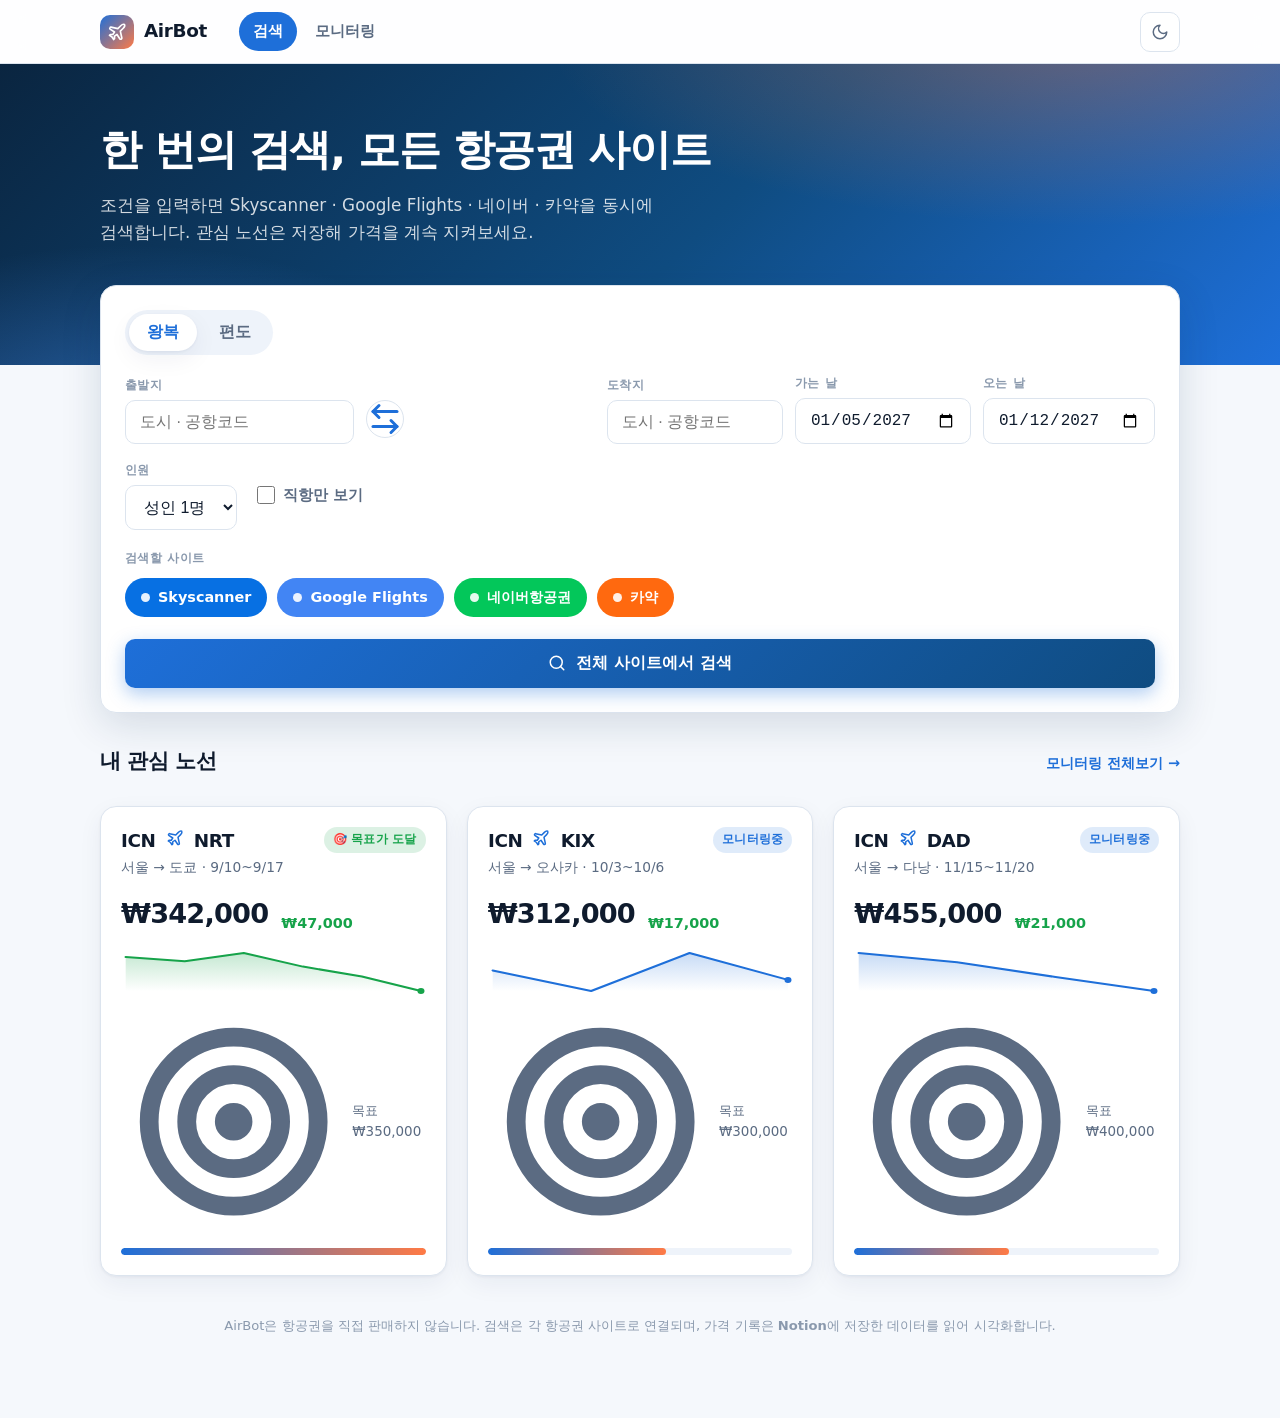
==== index.html @ 3445da80 "feat: AirBot 항공권 검색 & 모니터링 웹앱 초기 구현 - 멀티 사이트 딥링크 검색 (Skyscanner/Google/네이버/카약) - 공항 자동완성, 왕복/편도, 직항 " ====
<!DOCTYPE html>
<html lang="ko">
<head>
  <meta charset="UTF-8">
  <meta name="viewport" content="width=device-width, initial-scale=1.0">
  <title>AirBot — 항공권 검색 & 모니터링</title>
  <meta name="description" content="관심 노선을 등록하고 여러 항공권 사이트를 한 번에 검색하며 가격 추이를 지켜보는 개인용 항공권 대시보드">
  <link rel="icon" href="data:image/svg+xml,<svg xmlns='http://www.w3.org/2000/svg' viewBox='0 0 100 100'><text y='.9em' font-size='90'>✈️</text></svg>">
  <link rel="stylesheet" href="css/style.css">
</head>
<body>
  <section class="hero">
    <div class="container">
      <h1>한 번의 검색, 모든 항공권 사이트</h1>
      <p>조건을 입력하면 Skyscanner · Google Flights · 네이버 · 카약을 동시에 검색합니다. 관심 노선은 저장해 가격을 계속 지켜보세요.</p>
    </div>
  </section>

  <main>
    <div class="container">
      <!-- 검색 패널 -->
      <div class="card search-panel fade-in">
        <div class="trip-toggle" id="tripToggle">
          <button data-trip="round" class="active">왕복</button>
          <button data-trip="oneway">편도</button>
        </div>

        <div class="search-grid">
          <div class="field">
            <label>출발지</label>
            <input type="text" id="origin" placeholder="도시 · 공항코드" autocomplete="off">
          </div>
          <button class="swap-btn" id="swapBtn" title="출발/도착 교체" aria-label="교체"></button>
          <div class="field">
            <label>도착지</label>
            <input type="text" id="destination" placeholder="도시 · 공항코드" autocomplete="off">
          </div>
          <div class="field">
            <label>가는 날</label>
            <input type="date" id="departDate">
          </div>
          <div class="field" id="returnField">
            <label>오는 날</label>
            <input type="date" id="returnDate">
          </div>
        </div>

        <div class="search-options">
          <div class="field" style="max-width:120px">
            <label>인원</label>
            <select id="passengers">
              <option value="1">성인 1명</option>
              <option value="2">성인 2명</option>
              <option value="3">성인 3명</option>
              <option value="4">성인 4명</option>
            </select>
          </div>
          <label class="checkbox"><input type="checkbox" id="direct"> 직항만 보기</label>
        </div>

        <div class="provider-select">
          <div class="lbl">검색할 사이트</div>
          <div class="provider-chips" id="providerChips"></div>
        </div>

        <div class="actions-row">
          <button class="btn btn-primary" id="searchBtn"></button>
        </div>
      </div>

      <!-- 관심 노선 미리보기 -->
      <section class="section" id="watchPreview" style="display:none">
        <div class="section-head">
          <h2>내 관심 노선</h2>
          <a class="section-head sub" href="watchlist.html" style="color:var(--blue-500);font-weight:700">모니터링 전체보기 →</a>
        </div>
        <div class="route-grid" id="previewGrid"></div>
      </section>

      <p class="data-note">
        AirBot은 항공권을 직접 판매하지 않습니다. 검색은 각 항공권 사이트로 연결되며,
        가격 기록은 <strong>Notion</strong>에 저장한 데이터를 읽어 시각화합니다.
      </p>
    </div>
  </main>

  <script src="js/deeplink.js"></script>
  <script src="js/data.js"></script>
  <script src="js/chart.js"></script>
  <script src="js/app.js"></script>
  <script>
  (async function () {
    injectHeader("search");
    document.getElementById("swapBtn").innerHTML = ICONS.swap;
    document.getElementById("searchBtn").innerHTML = ICONS.search + " 전체 사이트에서 검색";
    await loadAirports();

    const $ = (id) => document.getElementById(id);
    const originI = $("origin"), destI = $("destination");
    attachAutocomplete(originI);
    attachAutocomplete(destI);

    // 기본 날짜: 30일 뒤 / 37일 뒤
    const today = new Date();
    const iso = (d) => d.toISOString().slice(0, 10);
    const plus = (n) => { const d = new Date(today); d.setDate(d.getDate() + n); return d; };
    $("departDate").value = iso(plus(30));
    $("returnDate").value = iso(plus(37));
    $("departDate").min = iso(today);
    $("returnDate").min = iso(today);

    // 왕복/편도
    let tripType = "round";
    $("tripToggle").addEventListener("click", (e) => {
      const btn = e.target.closest("button"); if (!btn) return;
      tripType = btn.dataset.trip;
      $("tripToggle").querySelectorAll("button").forEach((b) => b.classList.toggle("active", b === btn));
      $("returnField").style.display = tripType === "oneway" ? "none" : "";
    });

    // 출발/도착 교체
    $("swapBtn").addEventListener("click", () => {
      [originI.value, destI.value] = [destI.value, originI.value];
      [originI.dataset.code, destI.dataset.code] = [destI.dataset.code || "", originI.dataset.code || ""];
    });

    // 사이트 선택 칩
    const selected = new Set(DeepLink.PROVIDERS.map((p) => p.id));
    const chipsWrap = $("providerChips");
    DeepLink.PROVIDERS.forEach((p) => {
      const chip = document.createElement("button");
      chip.className = "chip on";
      chip.style.background = p.color; chip.style.color = p.color;
      chip.innerHTML = `<span class="dot"></span>${p.label}`;
      const sync = () => {
        const on = selected.has(p.id);
        chip.classList.toggle("on", on);
        chip.style.background = on ? p.color : "var(--surface)";
        chip.style.color = on ? "#fff" : "var(--text-2)";
      };
      chip.addEventListener("click", () => { selected.has(p.id) ? selected.delete(p.id) : selected.add(p.id); sync(); });
      chipsWrap.append(chip); sync();
    });

    // 검색 실행
    $("searchBtn").addEventListener("click", () => {
      const o = originI.dataset.code || originI.value.trim().toUpperCase();
      const d = destI.dataset.code || destI.value.trim().toUpperCase();
      if (!o || !d) return toast("출발지와 도착지를 입력해주세요");
      if (o === d) return toast("출발지와 도착지가 같습니다");
      if (!selected.size) return toast("검색할 사이트를 하나 이상 선택하세요");

      const q = {
        origin: o, destination: d,
        departDate: $("departDate").value,
        returnDate: tripType === "round" ? $("returnDate").value : undefined,
        tripType, passengers: Number($("passengers").value), direct: $("direct").checked,
      };
      if (!q.departDate) return toast("가는 날을 선택하세요");

      const providers = DeepLink.PROVIDERS.filter((p) => selected.has(p.id));
      providers.forEach((p, i) => setTimeout(() => window.open(p.build(q), "_blank", "noopener"), i * 120));
      toast(`✈️ ${providers.length}개 사이트에서 검색을 열었어요`);
    });

    // 관심 노선 미리보기 (상위 3개)
    const data = await FlightData.loadData();
    const active = (data.routes || []).filter((r) => r.active !== false).slice(0, 3);
    if (active.length) {
      $("watchPreview").style.display = "";
      const grid = $("previewGrid");
      active.forEach((r) => grid.append(renderRouteCard(r)));
    }

    function renderRouteCard(route) {
      const s = FlightData.routeStats(route);
      const card = document.createElement("div");
      card.className = "card route-card fade-in";
      const deltaCls = s.deltaFromPrev < 0 ? "delta-down" : s.deltaFromPrev > 0 ? "delta-up" : "";
      const deltaIco = s.deltaFromPrev < 0 ? ICONS.down : s.deltaFromPrev > 0 ? ICONS.up : "";
      const badge = s.hitTarget ? '<span class="badge badge-hit">🎯 목표가 도달</span>'
                                : '<span class="badge badge-active">모니터링중</span>';
      card.innerHTML = `
        <div class="rc-top">
          <div>
            <div class="route-path"><span>${route.origin}</span>
              <span class="plane">${ICONS.plane}</span><span>${route.destination}</span></div>
            <div class="route-sub">${route.name} · ${FlightData.shortDate(route.departDate)}${route.returnDate ? "~" + FlightData.shortDate(route.returnDate) : ""}</div>
          </div>${badge}
        </div>
        <div class="price-row">
          <span class="price-now">${FlightData.won(s.current)}</span>
          ${s.deltaFromPrev ? `<span class="price-delta ${deltaCls}">${deltaIco}${FlightData.won(Math.abs(s.deltaFromPrev))}</span>` : ""}
        </div>
        <div class="sparkholder"></div>
        <div class="target-line">${ICONS.target} 목표 ${FlightData.won(route.targetPrice)}</div>
        <div class="progress"><span style="width:${s.progress}%"></span></div>`;
      card.querySelector(".sparkholder").append(
        Chart.sparkline(s.prices.map((p) => p.price), { color: s.hitTarget ? "var(--down)" : "var(--blue-500)" }));
      card.style.cursor = "pointer";
      card.addEventListener("click", () => location.href = `detail.html?id=${encodeURIComponent(route.id)}`);
      return card;
    }
  })();
  </script>
</body>
</html>
---- css/style.css ----
/* ===================================================================
   AirBot — 항공권 검색 & 모니터링 디자인 시스템
   순수 CSS. 라이트/다크 모드, 반응형, 마이크로 인터랙션.
   =================================================================== */

:root {
  /* Brand */
  --blue-900: #0a2540;
  --blue-700: #0f4c81;
  --blue-500: #1e6fd9;
  --blue-400: #4d94ff;
  --accent:   #ff7a45;   /* 선셋 오렌지 */
  --accent-600: #f2622a;

  /* Semantic */
  --up:   #e5484d;       /* 가격 상승 = 빨강 */
  --down: #16a34a;       /* 가격 하락 = 초록 */
  --warn: #f59e0b;

  /* Light theme surfaces */
  --bg:        #f5f8fc;
  --surface:   #ffffff;
  --surface-2: #eef3fa;
  --border:    #dce4ee;
  --text:      #0f1b2d;
  --text-2:    #5b6b82;
  --text-3:    #8a99ad;
  --shadow:    0 1px 3px rgba(16,40,80,.06), 0 8px 24px rgba(16,40,80,.06);
  --shadow-lg: 0 12px 40px rgba(16,40,80,.14);

  --radius:    16px;
  --radius-sm: 10px;
  --gap:       20px;
  --header-h:  64px;
  --maxw:      1120px;
  --ease:      cubic-bezier(.16,.84,.44,1);
}

:root[data-theme="dark"] {
  --bg:        #0a1220;
  --surface:   #111c30;
  --surface-2: #16233c;
  --border:    #24344f;
  --text:      #eaf1fb;
  --text-2:    #9fb0c9;
  --text-3:    #6b7c96;
  --shadow:    0 1px 3px rgba(0,0,0,.4), 0 8px 24px rgba(0,0,0,.35);
  --shadow-lg: 0 12px 40px rgba(0,0,0,.5);
  --blue-500:  #4d94ff;
}

* { box-sizing: border-box; margin: 0; padding: 0; }

html { scroll-behavior: smooth; }

body {
  font-family: "Pretendard", -apple-system, BlinkMacSystemFont, "Segoe UI",
               "Apple SD Gothic Neo", "Malgun Gothic", system-ui, sans-serif;
  background: var(--bg);
  color: var(--text);
  line-height: 1.55;
  -webkit-font-smoothing: antialiased;
  transition: background .3s var(--ease), color .3s var(--ease);
}

a { color: inherit; text-decoration: none; }
button { font-family: inherit; cursor: pointer; }
input, select, button { font-size: 1rem; }

.container { max-width: var(--maxw); margin: 0 auto; padding: 0 20px; }

/* ---------- Header / Nav ---------- */
.site-header {
  position: sticky; top: 0; z-index: 50;
  height: var(--header-h);
  background: color-mix(in srgb, var(--surface) 85%, transparent);
  backdrop-filter: saturate(180%) blur(12px);
  border-bottom: 1px solid var(--border);
}
.site-header .container {
  height: 100%; display: flex; align-items: center; gap: 24px;
}
.brand { display: flex; align-items: center; gap: 10px; font-weight: 800; font-size: 1.15rem; letter-spacing: -.02em; }
.brand .logo {
  width: 34px; height: 34px; display: grid; place-items: center;
  background: linear-gradient(135deg, var(--blue-500), var(--accent));
  border-radius: 10px; color: #fff;
}
.brand .logo svg { width: 20px; height: 20px; }
.nav { display: flex; gap: 4px; margin-left: 8px; }
.nav a {
  padding: 8px 14px; border-radius: 999px; color: var(--text-2);
  font-weight: 600; font-size: .94rem; transition: all .2s var(--ease);
}
.nav a:hover { background: var(--surface-2); color: var(--text); }
.nav a.active { background: var(--blue-500); color: #fff; }
.header-spacer { flex: 1; }
.icon-btn {
  width: 40px; height: 40px; border-radius: 10px; border: 1px solid var(--border);
  background: var(--surface); color: var(--text-2); display: grid; place-items: center;
  transition: all .2s var(--ease);
}
.icon-btn:hover { color: var(--text); border-color: var(--blue-400); transform: translateY(-1px); }
.icon-btn svg { width: 18px; height: 18px; }

/* ---------- Hero ---------- */
.hero {
  position: relative; overflow: hidden;
  background: linear-gradient(135deg, var(--blue-900), var(--blue-700) 55%, var(--blue-500));
  color: #fff; padding: 54px 0 120px;
}
.hero::after {
  content: ""; position: absolute; inset: 0;
  background:
    radial-gradient(900px 320px at 85% -10%, rgba(255,122,69,.35), transparent 60%),
    radial-gradient(600px 300px at 10% 120%, rgba(77,148,255,.4), transparent 60%);
  pointer-events: none;
}
.hero .container { position: relative; z-index: 1; }
.hero h1 { font-size: clamp(1.8rem, 4vw, 2.6rem); font-weight: 800; letter-spacing: -.03em; }
.hero p { color: rgba(255,255,255,.82); margin-top: 10px; font-size: 1.05rem; max-width: 560px; }

/* ---------- Cards & sections ---------- */
main { padding-bottom: 80px; }
.section { margin-top: 32px; }
.section-head { display: flex; align-items: baseline; justify-content: space-between; margin-bottom: 16px; gap: 12px; }
.section-head h2 { font-size: 1.3rem; font-weight: 800; letter-spacing: -.02em; }
.section-head .sub { color: var(--text-2); font-size: .9rem; }

.card {
  background: var(--surface); border: 1px solid var(--border);
  border-radius: var(--radius); box-shadow: var(--shadow);
}

/* ---------- Search panel ---------- */
.search-panel {
  margin-top: -80px; position: relative; z-index: 2;
  padding: 24px; box-shadow: var(--shadow-lg);
}
.trip-toggle { display: inline-flex; background: var(--surface-2); border-radius: 999px; padding: 4px; gap: 4px; margin-bottom: 18px; }
.trip-toggle button {
  border: 0; background: transparent; color: var(--text-2); font-weight: 700;
  padding: 8px 18px; border-radius: 999px; transition: all .2s var(--ease);
}
.trip-toggle button.active { background: var(--surface); color: var(--blue-500); box-shadow: var(--shadow); }

.search-grid { display: grid; grid-template-columns: 1.3fr 1.3fr 1fr 1fr .8fr; gap: 12px; align-items: end; }
.field { display: flex; flex-direction: column; gap: 6px; position: relative; }
.field label { font-size: .78rem; font-weight: 700; color: var(--text-3); text-transform: uppercase; letter-spacing: .04em; }
.field input, .field select {
  width: 100%; padding: 12px 14px; border-radius: var(--radius-sm);
  border: 1.5px solid var(--border); background: var(--surface); color: var(--text);
  transition: border-color .2s var(--ease), box-shadow .2s var(--ease);
}
.field input:focus, .field select:focus {
  outline: none; border-color: var(--blue-500);
  box-shadow: 0 0 0 4px color-mix(in srgb, var(--blue-500) 18%, transparent);
}
.swap-btn {
  align-self: end; margin-bottom: 6px; width: 38px; height: 38px; flex: none;
  border-radius: 50%; border: 1.5px solid var(--border); background: var(--surface);
  color: var(--blue-500); display: grid; place-items: center; transition: all .3s var(--ease);
}
.swap-btn:hover { transform: rotate(180deg); border-color: var(--blue-500); }

/* Autocomplete dropdown */
.ac-list {
  position: absolute; top: calc(100% + 6px); left: 0; right: 0; z-index: 20;
  background: var(--surface); border: 1px solid var(--border); border-radius: var(--radius-sm);
  box-shadow: var(--shadow-lg); max-height: 260px; overflow-y: auto; display: none;
}
.ac-list.open { display: block; }
.ac-item { padding: 10px 14px; cursor: pointer; display: flex; align-items: center; gap: 10px; }
.ac-item:hover, .ac-item.active { background: var(--surface-2); }
.ac-item .code { font-weight: 800; color: var(--blue-500); width: 42px; }
.ac-item .meta { display: flex; flex-direction: column; }
.ac-item .city { font-weight: 600; font-size: .92rem; }
.ac-item .apt { font-size: .78rem; color: var(--text-3); }

.search-options { display: flex; align-items: center; gap: 20px; margin-top: 16px; flex-wrap: wrap; }
.checkbox { display: inline-flex; align-items: center; gap: 8px; color: var(--text-2); font-weight: 600; font-size: .92rem; cursor: pointer; }
.checkbox input { width: 18px; height: 18px; accent-color: var(--blue-500); }

/* Provider chips */
.provider-select { margin-top: 18px; }
.provider-select .lbl { font-size: .78rem; font-weight: 700; color: var(--text-3); text-transform: uppercase; letter-spacing: .04em; margin-bottom: 10px; }
.provider-chips { display: flex; flex-wrap: wrap; gap: 10px; }
.chip {
  display: inline-flex; align-items: center; gap: 8px; padding: 9px 15px;
  border-radius: 999px; border: 1.5px solid var(--border); background: var(--surface);
  color: var(--text-2); font-weight: 700; font-size: .9rem; transition: all .2s var(--ease); user-select: none;
}
.chip .dot { width: 9px; height: 9px; border-radius: 50%; background: currentColor; opacity: .35; }
.chip.on { border-color: transparent; color: #fff; }
.chip.on .dot { opacity: 1; background: rgba(255,255,255,.9); }

.actions-row { display: flex; gap: 12px; margin-top: 22px; }
.btn {
  border: 0; border-radius: var(--radius-sm); padding: 14px 22px; font-weight: 800;
  display: inline-flex; align-items: center; gap: 10px; transition: all .2s var(--ease);
}
.btn svg { width: 18px; height: 18px; }
.btn-primary { background: linear-gradient(135deg, var(--blue-500), var(--blue-700)); color: #fff; flex: 1; justify-content: center; box-shadow: 0 6px 18px color-mix(in srgb, var(--blue-500) 35%, transparent); }
.btn-primary:hover { transform: translateY(-2px); box-shadow: 0 10px 26px color-mix(in srgb, var(--blue-500) 45%, transparent); }
.btn-ghost { background: var(--surface-2); color: var(--text); }
.btn-ghost:hover { background: var(--border); }
.btn-accent { background: linear-gradient(135deg, var(--accent), var(--accent-600)); color: #fff; }
.btn:disabled { opacity: .5; cursor: not-allowed; transform: none; }

/* ---------- Quick / favourite routes ---------- */
.route-grid { display: grid; grid-template-columns: repeat(auto-fill, minmax(280px, 1fr)); gap: var(--gap); }
.route-card { padding: 20px; display: flex; flex-direction: column; gap: 14px; transition: transform .2s var(--ease), box-shadow .2s var(--ease); position: relative; overflow: hidden; }
.route-card:hover { transform: translateY(-3px); box-shadow: var(--shadow-lg); }
.route-card .rc-top { display: flex; justify-content: space-between; align-items: flex-start; }
.route-path { display: flex; align-items: center; gap: 10px; font-weight: 800; font-size: 1.15rem; letter-spacing: -.02em; }
.route-path .plane { color: var(--blue-500); }
.route-path .plane svg { width: 18px; height: 18px; }
.route-sub { color: var(--text-2); font-size: .86rem; margin-top: 2px; }
.badge { font-size: .72rem; font-weight: 800; padding: 4px 9px; border-radius: 999px; letter-spacing: .02em; }
.badge-hit { background: color-mix(in srgb, var(--down) 15%, transparent); color: var(--down); }
.badge-active { background: color-mix(in srgb, var(--blue-500) 14%, transparent); color: var(--blue-500); }
.badge-off { background: var(--surface-2); color: var(--text-3); }

.price-row { display: flex; align-items: baseline; gap: 10px; }
.price-now { font-size: 1.7rem; font-weight: 800; letter-spacing: -.03em; }
.price-delta { font-weight: 800; font-size: .9rem; display: inline-flex; align-items: center; gap: 3px; }
.delta-down { color: var(--down); }
.delta-up { color: var(--up); }
.target-line { font-size: .84rem; color: var(--text-2); display: flex; align-items: center; gap: 6px; }

.progress { height: 7px; border-radius: 999px; background: var(--surface-2); overflow: hidden; }
.progress > span { display: block; height: 100%; border-radius: 999px; background: linear-gradient(90deg, var(--blue-500), var(--accent)); transition: width .6s var(--ease); }

.rc-foot { display: flex; gap: 8px; margin-top: 2px; }
.rc-foot .btn { flex: 1; justify-content: center; padding: 10px; font-size: .88rem; }

/* Sparkline in card */
.spark { width: 100%; height: 46px; display: block; }

/* ---------- Stats row ---------- */
.stats-row { display: grid; grid-template-columns: repeat(auto-fit, minmax(180px, 1fr)); gap: var(--gap); }
.stat { padding: 18px 20px; }
.stat .k { font-size: .8rem; color: var(--text-3); font-weight: 700; text-transform: uppercase; letter-spacing: .04em; }
.stat .v { font-size: 1.9rem; font-weight: 800; letter-spacing: -.03em; margin-top: 4px; }
.stat .d { font-size: .84rem; color: var(--text-2); margin-top: 2px; }

/* ---------- Detail chart ---------- */
.chart-card { padding: 24px; }
.chart-wrap { width: 100%; overflow-x: auto; }
.chart-svg { width: 100%; min-width: 480px; height: 320px; display: block; }
.chart-legend { display: flex; gap: 18px; flex-wrap: wrap; margin-top: 14px; font-size: .86rem; color: var(--text-2); }
.chart-legend .li { display: inline-flex; align-items: center; gap: 7px; }
.chart-legend .sw { width: 14px; height: 3px; border-radius: 2px; }
.chart-legend .sw.dot { width: 10px; height: 10px; border-radius: 50%; }

/* Price table */
.ptable { width: 100%; border-collapse: collapse; }
.ptable th, .ptable td { text-align: left; padding: 12px 14px; border-bottom: 1px solid var(--border); font-size: .92rem; }
.ptable th { color: var(--text-3); font-size: .76rem; text-transform: uppercase; letter-spacing: .04em; font-weight: 700; }
.ptable tr:last-child td { border-bottom: 0; }
.ptable .src-tag { font-size: .78rem; padding: 3px 8px; border-radius: 6px; background: var(--surface-2); color: var(--text-2); font-weight: 600; }

/* ---------- Empty / toast / misc ---------- */
.empty { text-align: center; padding: 60px 20px; color: var(--text-2); }
.empty svg { width: 54px; height: 54px; color: var(--text-3); margin-bottom: 14px; }
.empty h3 { color: var(--text); font-weight: 800; margin-bottom: 6px; }

.toast-wrap { position: fixed; bottom: 24px; left: 50%; transform: translateX(-50%); z-index: 100; display: flex; flex-direction: column; gap: 10px; align-items: center; }
.toast {
  background: var(--blue-900); color: #fff; padding: 12px 20px; border-radius: 999px;
  font-weight: 600; box-shadow: var(--shadow-lg); font-size: .92rem;
  animation: toastIn .3s var(--ease); display: flex; align-items: center; gap: 8px;
}
:root[data-theme="dark"] .toast { background: var(--surface); border: 1px solid var(--border); }
@keyframes toastIn { from { opacity: 0; transform: translateY(12px); } to { opacity: 1; transform: none; } }

.data-note { font-size: .82rem; color: var(--text-3); text-align: center; margin-top: 40px; }
.data-note a { color: var(--blue-500); font-weight: 600; }

.back-link { display: inline-flex; align-items: center; gap: 6px; color: var(--text-2); font-weight: 600; margin: 20px 0; }
.back-link:hover { color: var(--blue-500); }
.back-link svg { width: 16px; height: 16px; }

/* ---------- Responsive ---------- */
@media (max-width: 900px) {
  .search-grid { grid-template-columns: 1fr 1fr; }
  .swap-btn { display: none; }
}
@media (max-width: 560px) {
  .nav { display: none; }
  .search-grid { grid-template-columns: 1fr; }
  .search-panel { margin-top: -70px; padding: 18px; }
  .hero { padding: 40px 0 110px; }
}

/* Fade-in on load */
.fade-in { animation: fadeUp .5s var(--ease) both; }
@keyframes fadeUp { from { opacity: 0; transform: translateY(10px); } to { opacity: 1; transform: none; } }
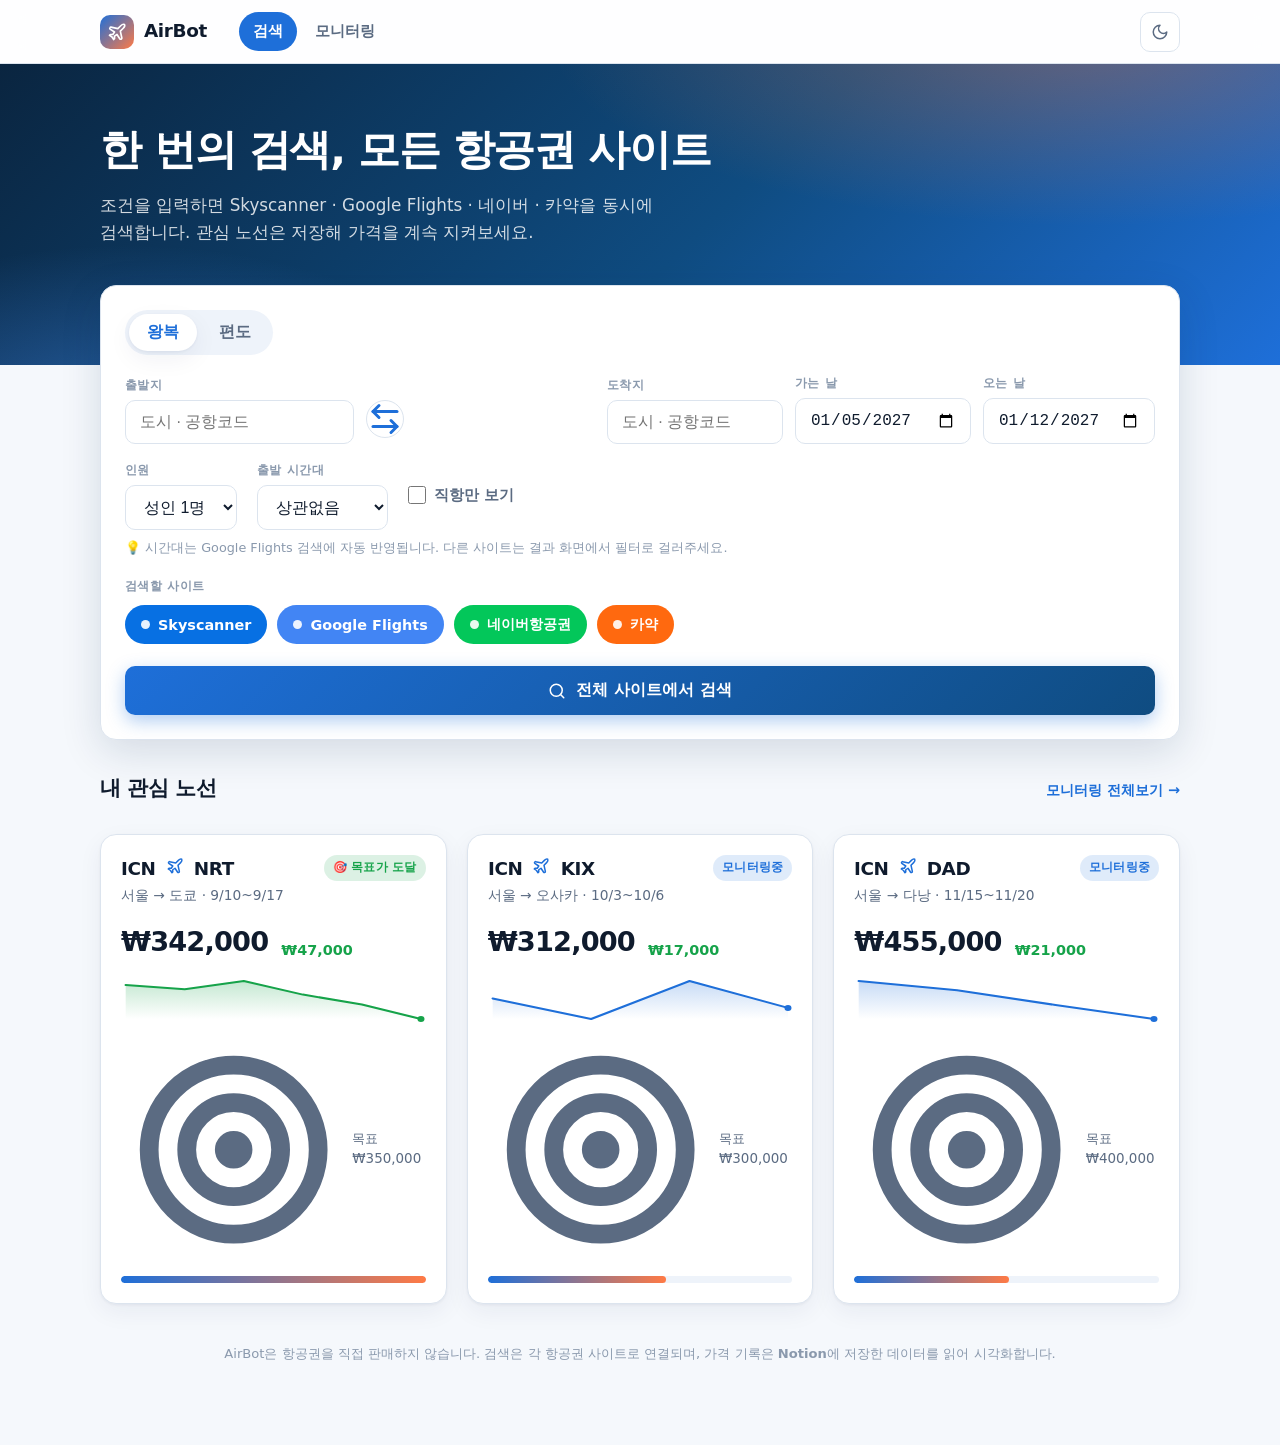
==== commit 2c22f036: "feat: 출발 시간대 선택, 백그라운드 탭 검색, 예약하기 버튼 추가 - 출발 시간대(새벽/오전/오후/저녁) 선택 → Google Flights 검색에 반영 - 검색/재검색을 백" ====
--- a/index.html
+++ b/index.html
@@ -55,8 +55,15 @@
               <option value="4">성인 4명</option>
             </select>
           </div>
+          <div class="field" style="max-width:150px">
+            <label>출발 시간대</label>
+            <select id="departTime"></select>
+          </div>
           <label class="checkbox"><input type="checkbox" id="direct"> 직항만 보기</label>
         </div>
+        <p class="sub" style="margin-top:8px;font-size:.8rem;color:var(--text-3)">
+          💡 시간대는 Google Flights 검색에 자동 반영됩니다. 다른 사이트는 결과 화면에서 필터로 걸러주세요.
+        </p>
 
         <div class="provider-select">
           <div class="lbl">검색할 사이트</div>
@@ -123,6 +130,10 @@
       [originI.value, destI.value] = [destI.value, originI.value];
       [originI.dataset.code, destI.dataset.code] = [destI.dataset.code || "", originI.dataset.code || ""];
     });
+
+    // 출발 시간대 옵션 채우기 (단일 소스: DeepLink.TIME_BANDS)
+    $("departTime").innerHTML = DeepLink.TIME_BANDS
+      .map((b) => `<option value="${b.id}">${b.label}</option>`).join("");
 
     // 사이트 선택 칩
     const selected = new Set(DeepLink.PROVIDERS.map((p) => p.id));
@@ -155,12 +166,13 @@
         departDate: $("departDate").value,
         returnDate: tripType === "round" ? $("returnDate").value : undefined,
         tripType, passengers: Number($("passengers").value), direct: $("direct").checked,
+        departTime: $("departTime").value,
       };
       if (!q.departDate) return toast("가는 날을 선택하세요");
 
       const providers = DeepLink.PROVIDERS.filter((p) => selected.has(p.id));
-      providers.forEach((p, i) => setTimeout(() => window.open(p.build(q), "_blank", "noopener"), i * 120));
-      toast(`✈️ ${providers.length}개 사이트에서 검색을 열었어요`);
+      openLinks(providers.map((p) => p.build(q)), { background: true });
+      toast(`✈️ ${providers.length}개 사이트를 백그라운드 탭에서 검색 중`);
     });
 
     // 관심 노선 미리보기 (상위 3개)
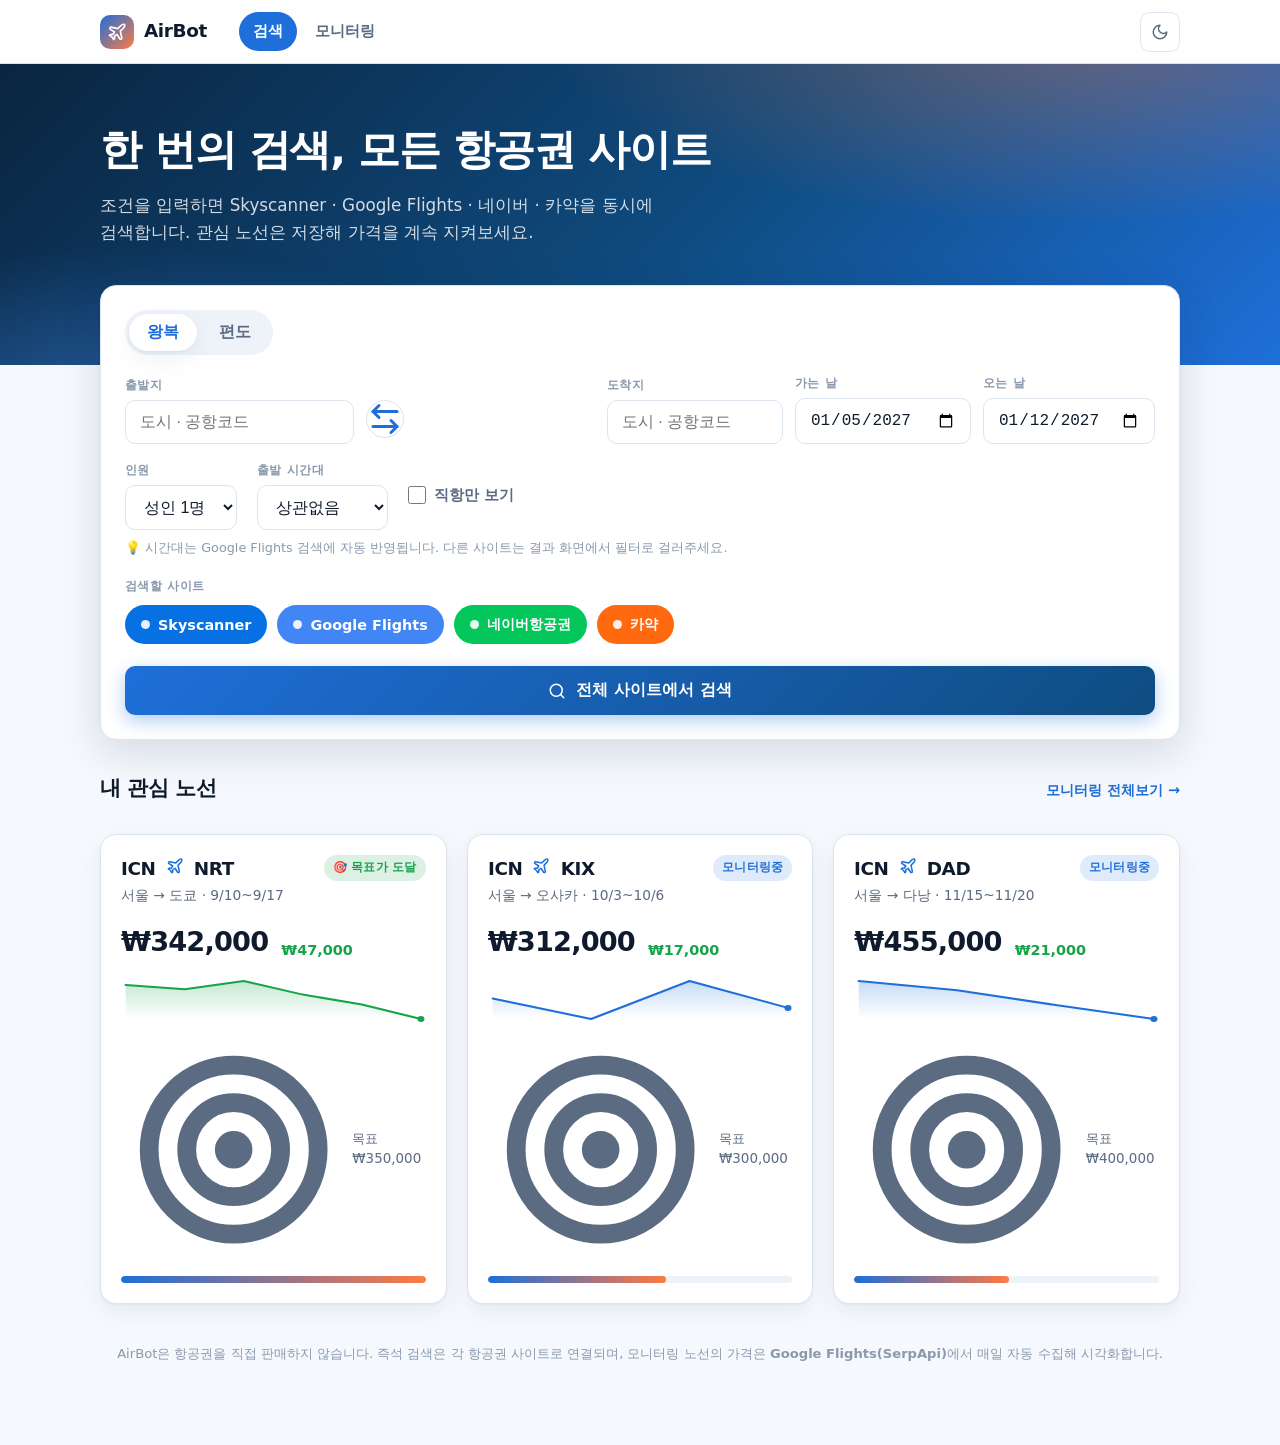
==== commit 8abbd503: "feat: SerpApi(Google Flights) 실가격 자동 수집 + 추천 항공편/가격 인사이트 - data/routes.json 으로 감시 노선 정의, SerpApi로 매일" ====
--- a/index.html
+++ b/index.html
@@ -85,8 +85,8 @@
       </section>
 
       <p class="data-note">
-        AirBot은 항공권을 직접 판매하지 않습니다. 검색은 각 항공권 사이트로 연결되며,
-        가격 기록은 <strong>Notion</strong>에 저장한 데이터를 읽어 시각화합니다.
+        AirBot은 항공권을 직접 판매하지 않습니다. 즉석 검색은 각 항공권 사이트로 연결되며,
+        모니터링 노선의 가격은 <strong>Google Flights(SerpApi)</strong>에서 매일 자동 수집해 시각화합니다.
       </p>
     </div>
   </main>
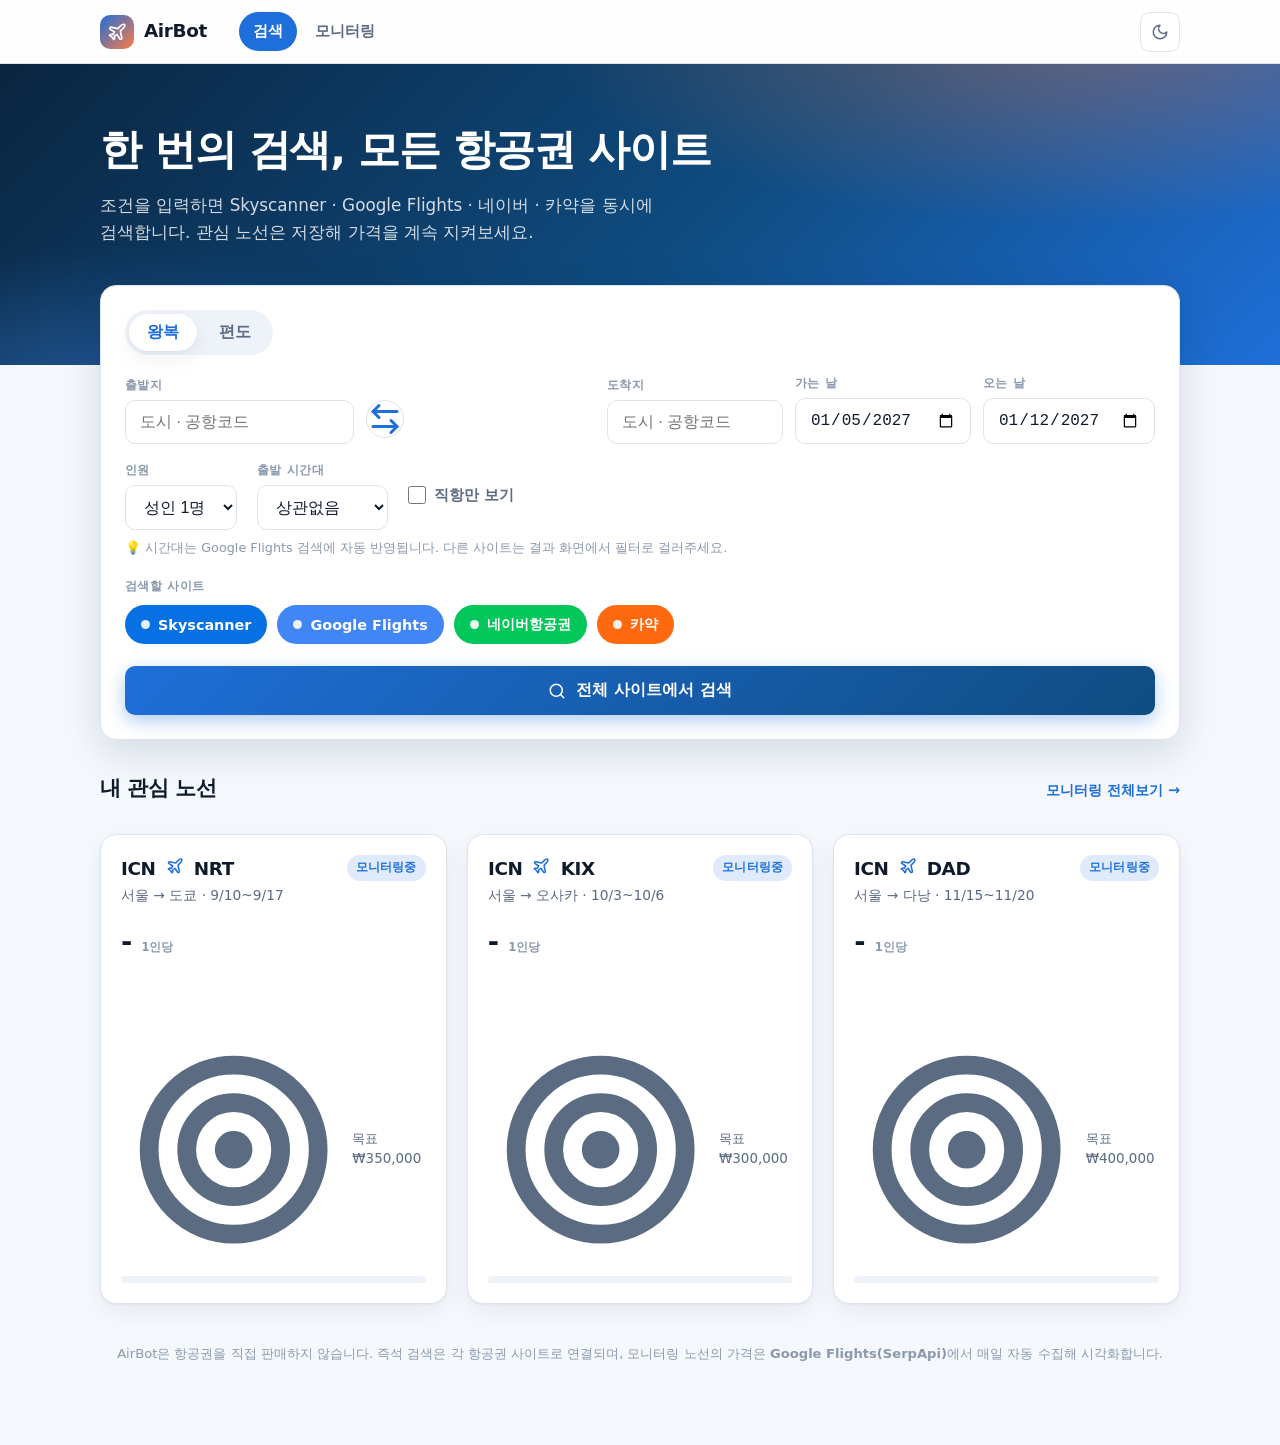
==== commit c239f54f: "fix: 가격을 1인당 기준으로 정규화 + 샘플 과거데이터 제거 - SerpApi 총액을 인원수로 나눠 1인당 저장(priceBasis: per-person) - prices.js" ====
--- a/index.html
+++ b/index.html
@@ -202,6 +202,7 @@
         </div>
         <div class="price-row">
           <span class="price-now">${FlightData.won(s.current)}</span>
+          <span style="font-size:.72rem;color:var(--text-3);font-weight:700">1인당</span>
           ${s.deltaFromPrev ? `<span class="price-delta ${deltaCls}">${deltaIco}${FlightData.won(Math.abs(s.deltaFromPrev))}</span>` : ""}
         </div>
         <div class="sparkholder"></div>
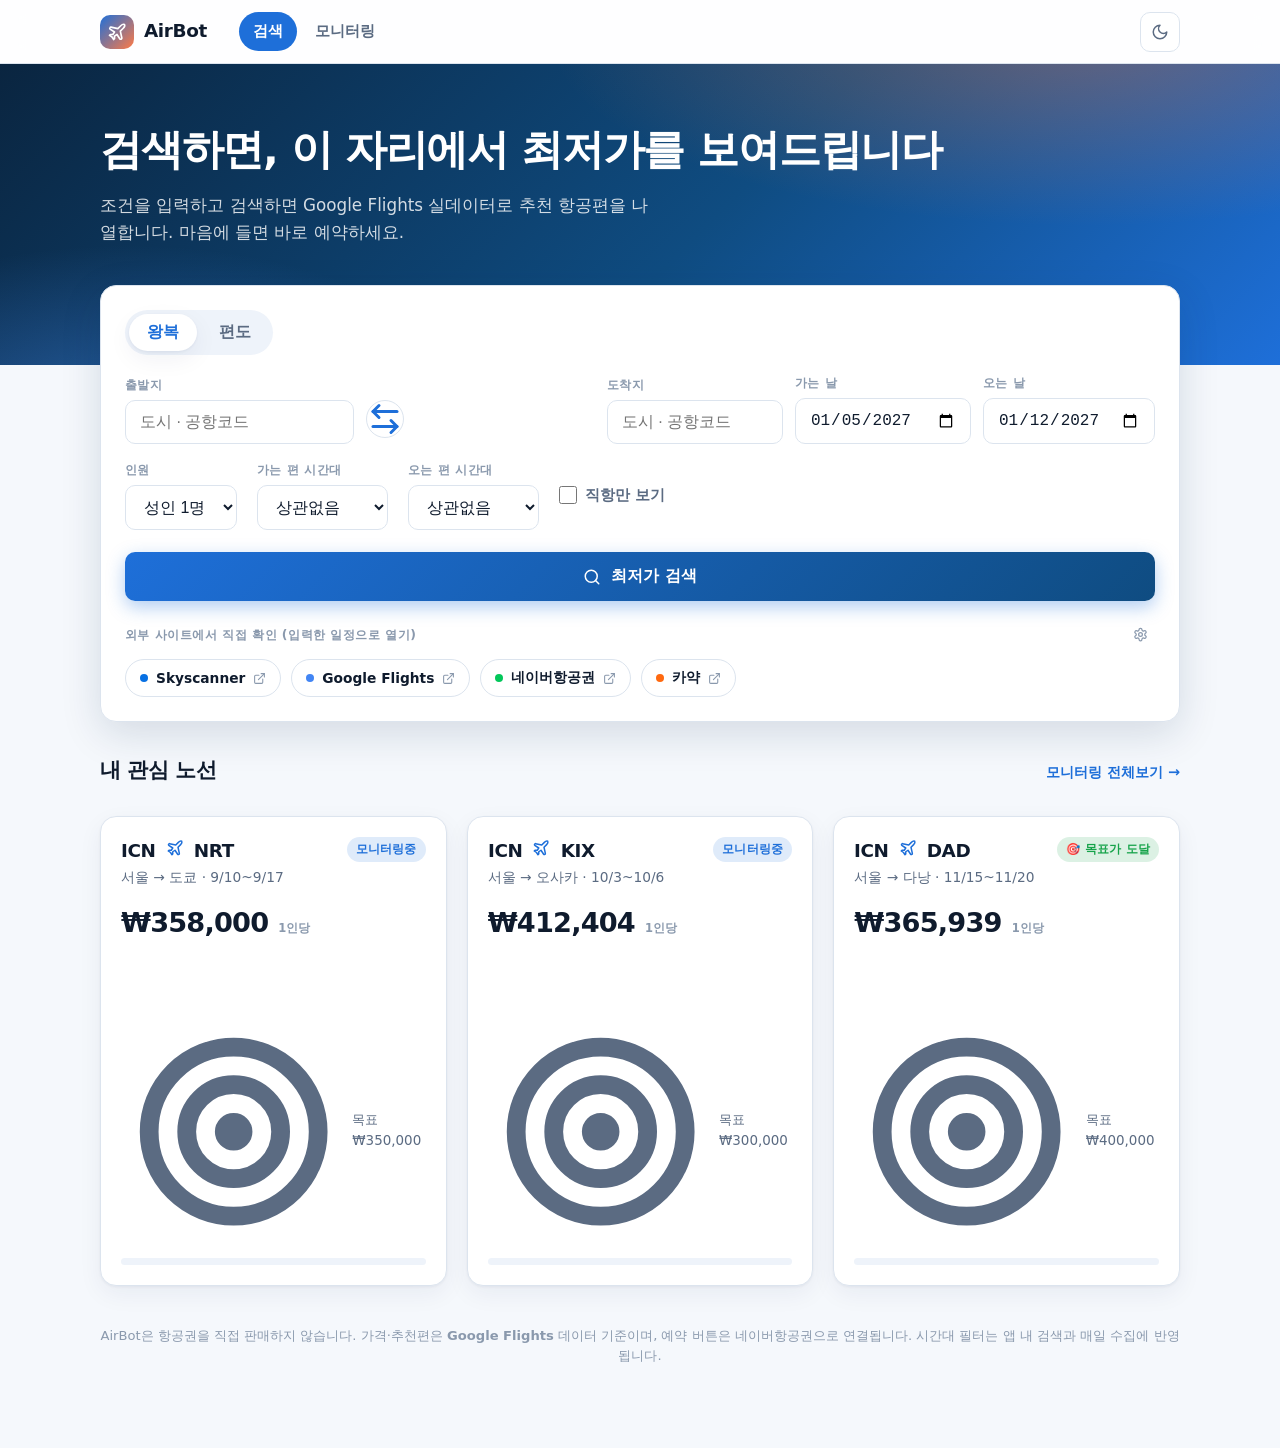
==== commit 5b57fa65: "feat: 앱 내 검색 결과 표시로 전면 개편 - 검색 버튼 → 외부 사이트 열지 않고 앱 안에서 추천 항공편을 가격순 나열   (각 항목 우측 예약하기 버튼 → 네이버항공권) -" ====
--- a/index.html
+++ b/index.html
@@ -4,15 +4,15 @@
   <meta charset="UTF-8">
   <meta name="viewport" content="width=device-width, initial-scale=1.0">
   <title>AirBot — 항공권 검색 & 모니터링</title>
-  <meta name="description" content="관심 노선을 등록하고 여러 항공권 사이트를 한 번에 검색하며 가격 추이를 지켜보는 개인용 항공권 대시보드">
+  <meta name="description" content="앱 안에서 최저가 항공편을 검색·비교하고, 관심 노선의 가격을 모니터링하는 개인용 항공권 대시보드">
   <link rel="icon" href="data:image/svg+xml,<svg xmlns='http://www.w3.org/2000/svg' viewBox='0 0 100 100'><text y='.9em' font-size='90'>✈️</text></svg>">
   <link rel="stylesheet" href="css/style.css">
 </head>
 <body>
   <section class="hero">
     <div class="container">
-      <h1>한 번의 검색, 모든 항공권 사이트</h1>
-      <p>조건을 입력하면 Skyscanner · Google Flights · 네이버 · 카약을 동시에 검색합니다. 관심 노선은 저장해 가격을 계속 지켜보세요.</p>
+      <h1>검색하면, 이 자리에서 최저가를 보여드립니다</h1>
+      <p>조건을 입력하고 검색하면 Google Flights 실데이터로 추천 항공편을 나열합니다. 마음에 들면 바로 예약하세요.</p>
     </div>
   </section>
 
@@ -56,24 +56,60 @@
             </select>
           </div>
           <div class="field" style="max-width:150px">
-            <label>출발 시간대</label>
+            <label>가는 편 시간대</label>
             <select id="departTime"></select>
           </div>
+          <div class="field" style="max-width:150px" id="returnTimeField">
+            <label>오는 편 시간대</label>
+            <select id="returnTime"></select>
+          </div>
           <label class="checkbox"><input type="checkbox" id="direct"> 직항만 보기</label>
-        </div>
-        <p class="sub" style="margin-top:8px;font-size:.8rem;color:var(--text-3)">
-          💡 시간대는 Google Flights 검색에 자동 반영됩니다. 다른 사이트는 결과 화면에서 필터로 걸러주세요.
-        </p>
-
-        <div class="provider-select">
-          <div class="lbl">검색할 사이트</div>
-          <div class="provider-chips" id="providerChips"></div>
         </div>
 
         <div class="actions-row">
           <button class="btn btn-primary" id="searchBtn"></button>
         </div>
+
+        <div class="provider-select">
+          <div class="lbl" style="display:flex;justify-content:space-between;align-items:center">
+            <span>외부 사이트에서 직접 확인 (입력한 일정으로 열기)</span>
+            <button class="icon-mini" id="settingsBtn" title="실시간 검색 설정" style="color:var(--text-3)"></button>
+          </div>
+          <div class="site-links" id="siteLinks"></div>
+        </div>
       </div>
+
+      <!-- 검색 결과 -->
+      <section class="section" id="resultsSection" style="display:none">
+        <div class="section-head">
+          <h2>검색 결과</h2>
+          <span class="sub" id="resultsMeta"></span>
+        </div>
+        <div id="insightArea"></div>
+        <div class="card" id="resultsCard" style="padding:0;overflow:hidden"></div>
+      </section>
+
+      <!-- 실시간 검색 설정 -->
+      <section class="section" id="setupSection" style="display:none">
+        <div class="card setup-card">
+          <h3>⚙️ 실시간 검색 설정</h3>
+          <p style="color:var(--text-2);font-size:.93rem">
+            SerpApi는 브라우저에서 직접 호출할 수 없어(보안·CORS), 무료 개인 프록시를 한 번만 배포하면
+            모든 노선을 실시간으로 검색할 수 있어요. <strong>모니터링 중인 노선은 프록시 없이도 매일 수집된 데이터로 검색됩니다.</strong>
+          </p>
+          <ol>
+            <li><a href="https://dash.cloudflare.com" target="_blank" rel="noopener" style="color:var(--blue-500);font-weight:600">dash.cloudflare.com</a> 가입/로그인 → Workers & Pages → <strong>Create Worker</strong></li>
+            <li>저장소의 <code>proxy/worker.js</code> 내용을 통째로 붙여넣고 <strong>Deploy</strong></li>
+            <li>Worker → Settings → Variables and Secrets → Secret <code>SERPAPI_KEY</code> 추가</li>
+            <li>배포된 <code>https://….workers.dev</code> 주소를 아래에 붙여넣기</li>
+          </ol>
+          <div class="proxy-row">
+            <input type="url" id="proxyInput" placeholder="https://airbot-proxy.xxx.workers.dev">
+            <button class="btn btn-primary" id="proxySave" style="flex:none">저장</button>
+          </div>
+          <p id="proxyStatus" style="margin-top:10px;font-size:.85rem;color:var(--text-3)"></p>
+        </div>
+      </section>
 
       <!-- 관심 노선 미리보기 -->
       <section class="section" id="watchPreview" style="display:none">
@@ -85,8 +121,8 @@
       </section>
 
       <p class="data-note">
-        AirBot은 항공권을 직접 판매하지 않습니다. 즉석 검색은 각 항공권 사이트로 연결되며,
-        모니터링 노선의 가격은 <strong>Google Flights(SerpApi)</strong>에서 매일 자동 수집해 시각화합니다.
+        AirBot은 항공권을 직접 판매하지 않습니다. 가격·추천편은 <strong>Google Flights</strong> 데이터 기준이며,
+        예약 버튼은 네이버항공권으로 연결됩니다. 시간대 필터는 앱 내 검색과 매일 수집에 반영됩니다.
       </p>
     </div>
   </main>
@@ -95,19 +131,21 @@
   <script src="js/data.js"></script>
   <script src="js/chart.js"></script>
   <script src="js/app.js"></script>
+  <script src="js/api.js"></script>
   <script>
   (async function () {
     injectHeader("search");
-    document.getElementById("swapBtn").innerHTML = ICONS.swap;
-    document.getElementById("searchBtn").innerHTML = ICONS.search + " 전체 사이트에서 검색";
+    const $ = (id) => document.getElementById(id);
+    $("swapBtn").innerHTML = ICONS.swap;
+    $("searchBtn").innerHTML = ICONS.search + " 최저가 검색";
+    $("settingsBtn").innerHTML = ICONS.gear;
     await loadAirports();
 
-    const $ = (id) => document.getElementById(id);
     const originI = $("origin"), destI = $("destination");
     attachAutocomplete(originI);
     attachAutocomplete(destI);
 
-    // 기본 날짜: 30일 뒤 / 37일 뒤
+    // 기본 날짜
     const today = new Date();
     const iso = (d) => d.toISOString().slice(0, 10);
     const plus = (n) => { const d = new Date(today); d.setDate(d.getDate() + n); return d; };
@@ -116,6 +154,11 @@
     $("departDate").min = iso(today);
     $("returnDate").min = iso(today);
 
+    // 시간대 옵션 (가는 편 / 오는 편)
+    const bandOpts = DeepLink.TIME_BANDS.map((b) => `<option value="${b.id}">${b.label}</option>`).join("");
+    $("departTime").innerHTML = bandOpts;
+    $("returnTime").innerHTML = bandOpts;
+
     // 왕복/편도
     let tripType = "round";
     $("tripToggle").addEventListener("click", (e) => {
@@ -123,6 +166,7 @@
       tripType = btn.dataset.trip;
       $("tripToggle").querySelectorAll("button").forEach((b) => b.classList.toggle("active", b === btn));
       $("returnField").style.display = tripType === "oneway" ? "none" : "";
+      $("returnTimeField").style.display = tripType === "oneway" ? "none" : "";
     });
 
     // 출발/도착 교체
@@ -131,57 +175,162 @@
       [originI.dataset.code, destI.dataset.code] = [destI.dataset.code || "", originI.dataset.code || ""];
     });
 
-    // 출발 시간대 옵션 채우기 (단일 소스: DeepLink.TIME_BANDS)
-    $("departTime").innerHTML = DeepLink.TIME_BANDS
-      .map((b) => `<option value="${b.id}">${b.label}</option>`).join("");
-
-    // 사이트 선택 칩
-    const selected = new Set(DeepLink.PROVIDERS.map((p) => p.id));
-    const chipsWrap = $("providerChips");
-    DeepLink.PROVIDERS.forEach((p) => {
-      const chip = document.createElement("button");
-      chip.className = "chip on";
-      chip.style.background = p.color; chip.style.color = p.color;
-      chip.innerHTML = `<span class="dot"></span>${p.label}`;
-      const sync = () => {
-        const on = selected.has(p.id);
-        chip.classList.toggle("on", on);
-        chip.style.background = on ? p.color : "var(--surface)";
-        chip.style.color = on ? "#fff" : "var(--text-2)";
-      };
-      chip.addEventListener("click", () => { selected.has(p.id) ? selected.delete(p.id) : selected.add(p.id); sync(); });
-      chipsWrap.append(chip); sync();
-    });
-
-    // 검색 실행
-    $("searchBtn").addEventListener("click", () => {
+    // 현재 폼 → SearchQuery
+    function currentQuery(quiet) {
       const o = originI.dataset.code || originI.value.trim().toUpperCase();
       const d = destI.dataset.code || destI.value.trim().toUpperCase();
-      if (!o || !d) return toast("출발지와 도착지를 입력해주세요");
-      if (o === d) return toast("출발지와 도착지가 같습니다");
-      if (!selected.size) return toast("검색할 사이트를 하나 이상 선택하세요");
-
-      const q = {
+      if (!o || !d) { if (!quiet) toast("출발지와 도착지를 입력해주세요"); return null; }
+      if (o === d) { if (!quiet) toast("출발지와 도착지가 같습니다"); return null; }
+      if (!$("departDate").value) { if (!quiet) toast("가는 날을 선택하세요"); return null; }
+      return {
         origin: o, destination: d,
         departDate: $("departDate").value,
         returnDate: tripType === "round" ? $("returnDate").value : undefined,
-        tripType, passengers: Number($("passengers").value), direct: $("direct").checked,
+        tripType, passengers: Number($("passengers").value),
+        direct: $("direct").checked,
         departTime: $("departTime").value,
+        returnTime: $("returnTime").value,
       };
-      if (!q.departDate) return toast("가는 날을 선택하세요");
-
-      const providers = DeepLink.PROVIDERS.filter((p) => selected.has(p.id));
-      openLinks(providers.map((p) => p.build(q)), { background: true });
-      toast(`✈️ ${providers.length}개 사이트를 백그라운드 탭에서 검색 중`);
-    });
-
-    // 관심 노선 미리보기 (상위 3개)
+    }
+
+    // 외부 사이트 바로가기 버튼
+    renderSiteButtons($("siteLinks"), () => currentQuery(false));
+
+    // ---------- 실시간 검색 설정 ----------
+    const setupSec = $("setupSection");
+    function refreshProxyStatus() {
+      const url = AirApi.getProxy();
+      $("proxyInput").value = url;
+      $("proxyStatus").textContent = url ? `✓ 연결됨: ${url}` : "아직 설정되지 않았어요.";
+    }
+    $("settingsBtn").addEventListener("click", () => {
+      setupSec.style.display = setupSec.style.display === "none" ? "" : "none";
+      refreshProxyStatus();
+      if (setupSec.style.display === "") setupSec.scrollIntoView({ behavior: "smooth", block: "center" });
+    });
+    $("proxySave").addEventListener("click", () => {
+      AirApi.setProxy($("proxyInput").value);
+      refreshProxyStatus();
+      toast(AirApi.isConfigured() ? "✓ 프록시가 저장됐어요. 이제 실시간 검색이 가능합니다!" : "프록시 설정을 지웠어요");
+    });
+
+    // ---------- 데이터 로드 ----------
     const data = await FlightData.loadData();
-    const active = (data.routes || []).filter((r) => r.active !== false).slice(0, 3);
-    if (active.length) {
+    const hidden = FlightData.getHidden();
+    const activeRoutes = (data.routes || []).filter((r) => r.active !== false && !hidden.has(r.id));
+
+    // 검색 조건과 일치하는 모니터링 노선 찾기 (프록시 없이도 결과 제공)
+    function findMonitored(q) {
+      return activeRoutes.find((r) =>
+        r.origin === q.origin && r.destination === q.destination &&
+        r.departDate === q.departDate &&
+        (q.tripType === "oneway" ? !r.returnDate || r.tripType === "oneway" : r.returnDate === q.returnDate) &&
+        (r.bestFlights || []).length > 0);
+    }
+
+    // ---------- 검색 실행 → 앱 안에서 결과 표시 ----------
+    const resultsSec = $("resultsSection"), resultsCard = $("resultsCard");
+
+    $("searchBtn").addEventListener("click", async () => {
+      const q = currentQuery(false);
+      if (!q) return;
+
+      resultsSec.style.display = "";
+      $("insightArea").innerHTML = "";
+      resultsCard.innerHTML = `<div class="spinner"></div>`;
+      $("resultsMeta").textContent = `${airportLabel(q.origin)} → ${airportLabel(q.destination)} · ${q.departDate}${q.returnDate ? "~" + q.returnDate : ""}`;
+      resultsSec.scrollIntoView({ behavior: "smooth", block: "start" });
+
+      // 1) 모니터링 노선과 일치하면 수집 데이터로 즉시 표시
+      const mon = findMonitored(q);
+      if (mon) {
+        renderResults({ offers: mon.bestFlights, insights: mon.insights }, q,
+          mon._liveTs ? "실시간 갱신 데이터" : "매일 수집 데이터 (오늘 기준)");
+      }
+
+      // 2) 프록시가 설정돼 있으면 실시간 검색으로 갱신/대체
+      if (AirApi.isConfigured()) {
+        try {
+          const live = await AirApi.searchLive(q);
+          renderResults(live, q, "실시간 검색");
+          if (mon) { AirApi.saveLive(mon.id, live); }   // 모니터링 노선이면 로컬에도 반영
+        } catch (e) {
+          if (mon) toast("실시간 갱신 실패: " + e.message);
+          else showResultsError(e.message);
+        }
+      } else if (!mon) {
+        // 프록시도 없고 수집 데이터도 없음 → 설정 안내
+        resultsCard.innerHTML = `
+          <div class="empty" style="padding:36px 20px">
+            ${ICONS.search}
+            <h3>이 노선은 실시간 검색 설정이 필요해요</h3>
+            <p>모니터링 중인 노선은 바로 검색되고, 그 외 노선은 아래 ⚙️ 설정(5분) 후 실시간 검색됩니다.<br>
+            급하시면 위의 <strong>외부 사이트 바로가기</strong>로 바로 확인할 수 있어요.</p>
+          </div>`;
+        setupSec.style.display = "";
+        refreshProxyStatus();
+      }
+    });
+
+    function showResultsError(msg) {
+      resultsCard.innerHTML = `<div class="empty" style="padding:36px 20px">${ICONS.plane}
+        <h3>검색에 실패했어요</h3><p>${msg}</p></div>`;
+    }
+
+    function renderResults(result, q, sourceLabel) {
+      const offers = result.offers || [];
+      $("resultsMeta").textContent =
+        `${airportLabel(q.origin)} → ${airportLabel(q.destination)} · ${q.departDate}${q.returnDate ? "~" + q.returnDate : ""} · 1인당 기준 · ${sourceLabel}`;
+
+      // 가격 인사이트 배너
+      const ins = result.insights;
+      if (ins && ins.level) {
+        const map = {
+          low: ["insight-low", "💡 지금 가격은 평소보다 저렴한 편이에요 — 예약을 서두르세요!"],
+          typical: ["insight-typical", "ℹ️ 지금 가격은 평소 수준이에요"],
+          high: ["insight-high", "⚠️ 지금 가격은 평소보다 비싼 편이에요 — 조금 더 지켜보세요"],
+        };
+        const [cls, msg] = map[ins.level] || map.typical;
+        const range = ins.typicalLow ? ` (통상 ${FlightData.won(ins.typicalLow)}~${FlightData.won(ins.typicalHigh)})` : "";
+        $("insightArea").innerHTML = `<div class="insight-banner ${cls}">${msg}${range}</div>`;
+      } else {
+        $("insightArea").innerHTML = "";
+      }
+
+      if (!offers.length) { showResultsError("조건에 맞는 항공편을 찾지 못했어요. 직항 해제나 시간대 변경을 시도해보세요."); return; }
+
+      const list = document.createElement("div");
+      list.className = "flight-list";
+      offers.forEach((o, i) => {
+        const row = document.createElement("div");
+        row.className = "flight-row" + (i === 0 ? " best" : "");
+        row.innerHTML = `
+          <span class="f-rank">${i + 1}</span>
+          <span class="f-air">${o.logo ? `<img src="${o.logo}" alt="" loading="lazy">` : ""}${o.airline || "-"}</span>
+          <span class="f-times">${(o.departTime || "").slice(11) || "-"}<span class="arr">→</span>${(o.arriveTime || "").slice(11) || "-"}</span>
+          <span class="f-meta">${FlightData.fmtDuration(o.duration)}
+            <span>${o.stops === 0 ? "직항" : o.stops + "회 경유"}</span>
+            ${i === 0 ? '<span class="best-tag">최저가</span>' : ""}</span>
+          <span class="f-right">
+            <span class="f-price">${FlightData.won(o.price)}<span class="per">1인당</span></span>
+            <button class="btn btn-accent f-book">예약하기</button>
+          </span>`;
+        row.querySelector(".f-book").addEventListener("click", () => {
+          openTab(DeepLink.bookingLink(q), false);
+          toast("🎫 네이버항공권 예약 페이지로 이동");
+        });
+        list.append(row);
+      });
+      resultsCard.innerHTML = "";
+      resultsCard.append(list);
+    }
+
+    // ---------- 관심 노선 미리보기 ----------
+    const preview = activeRoutes.slice(0, 3);
+    if (preview.length) {
       $("watchPreview").style.display = "";
       const grid = $("previewGrid");
-      active.forEach((r) => grid.append(renderRouteCard(r)));
+      preview.forEach((r) => grid.append(renderRouteCard(r)));
     }
 
     function renderRouteCard(route) {
--- a/css/style.css
+++ b/css/style.css
@@ -260,6 +260,72 @@
 .ptable tr:last-child td { border-bottom: 0; }
 .ptable .src-tag { font-size: .78rem; padding: 3px 8px; border-radius: 6px; background: var(--surface-2); color: var(--text-2); font-weight: 600; }
 
+/* ---------- 앱 내 검색 결과 ---------- */
+.flight-list { display: flex; flex-direction: column; }
+.flight-row {
+  display: flex; align-items: center; gap: 16px; padding: 15px 20px;
+  border-bottom: 1px solid var(--border); flex-wrap: wrap;
+}
+.flight-row:last-child { border-bottom: 0; }
+.f-rank { width: 26px; height: 26px; border-radius: 50%; background: var(--surface-2); color: var(--text-3);
+  display: grid; place-items: center; font-size: .78rem; font-weight: 800; flex: none; }
+.flight-row.best .f-rank { background: color-mix(in srgb, var(--down) 16%, transparent); color: var(--down); }
+.f-air { min-width: 130px; font-weight: 700; display: flex; align-items: center; gap: 8px; }
+.f-air img { width: 22px; height: 22px; object-fit: contain; border-radius: 4px; }
+.f-times { font-weight: 700; font-variant-numeric: tabular-nums; }
+.f-times .arr { color: var(--text-3); font-weight: 400; margin: 0 6px; }
+.f-meta { color: var(--text-2); font-size: .85rem; display: flex; gap: 10px; align-items: center; }
+.f-right { margin-left: auto; display: flex; align-items: center; gap: 14px; }
+.f-price { font-weight: 800; font-size: 1.15rem; letter-spacing: -.02em; text-align: right; }
+.f-price .per { display: block; font-size: .68rem; color: var(--text-3); font-weight: 700; }
+.f-book { padding: 9px 16px; font-size: .88rem; }
+.best-tag { font-size: .72rem; font-weight: 800; color: var(--down); }
+
+.insight-banner { padding: 13px 18px; border-radius: var(--radius-sm); margin-bottom: 14px;
+  font-weight: 600; font-size: .95rem; display: flex; gap: 10px; align-items: center; }
+.insight-low     { background: color-mix(in srgb, var(--down) 12%, transparent); color: var(--down); }
+.insight-high    { background: color-mix(in srgb, var(--up) 12%, transparent); color: var(--up); }
+.insight-typical { background: color-mix(in srgb, var(--blue-500) 12%, transparent); color: var(--blue-500); }
+
+.spinner { width: 30px; height: 30px; border: 3px solid var(--border); border-top-color: var(--blue-500);
+  border-radius: 50%; animation: spin .9s linear infinite; margin: 36px auto; }
+@keyframes spin { to { transform: rotate(360deg); } }
+
+/* 외부 사이트 바로가기 */
+.site-links { display: flex; gap: 10px; flex-wrap: wrap; }
+.mini-btn {
+  display: inline-flex; align-items: center; gap: 8px; padding: 9px 14px;
+  border-radius: 999px; border: 1.5px solid var(--border); background: var(--surface);
+  font-weight: 700; font-size: .86rem; transition: all .2s var(--ease);
+}
+.mini-btn .dot { width: 8px; height: 8px; border-radius: 50%; flex: none; }
+.mini-btn svg { width: 13px; height: 13px; color: var(--text-3); }
+.mini-btn:hover { border-color: currentColor; transform: translateY(-1px); box-shadow: var(--shadow); }
+
+/* 카드 삭제/미니 아이콘 버튼 */
+.icon-mini { width: 30px; height: 30px; border: 0; background: transparent; color: var(--text-3);
+  border-radius: 8px; display: grid; place-items: center; flex: none; transition: all .15s var(--ease); }
+.icon-mini svg { width: 15px; height: 15px; }
+.icon-mini:hover { background: color-mix(in srgb, var(--up) 12%, transparent); color: var(--up); }
+.rc-actions { display: flex; align-items: center; gap: 4px; }
+
+.live-tag { font-size: .72rem; font-weight: 800; color: var(--blue-500); }
+
+/* 프록시 설정 카드 */
+.setup-card { padding: 24px; }
+.setup-card h3 { font-size: 1.05rem; margin-bottom: 8px; }
+.setup-card ol { margin: 10px 0 14px 20px; color: var(--text-2); font-size: .92rem; display: grid; gap: 6px; }
+.setup-card code { background: var(--surface-2); padding: 2px 7px; border-radius: 6px; font-size: .85em; }
+.proxy-row { display: flex; gap: 10px; flex-wrap: wrap; }
+.proxy-row input { flex: 1; min-width: 240px; padding: 11px 14px; border-radius: var(--radius-sm);
+  border: 1.5px solid var(--border); background: var(--surface); color: var(--text); }
+.proxy-row input:focus { outline: none; border-color: var(--blue-500); }
+
+@media (max-width: 640px) {
+  .f-right { margin-left: 0; width: 100%; justify-content: space-between; }
+  .f-air { min-width: 0; }
+}
+
 /* ---------- Empty / toast / misc ---------- */
 .empty { text-align: center; padding: 60px 20px; color: var(--text-2); }
 .empty svg { width: 54px; height: 54px; color: var(--text-3); margin-bottom: 14px; }
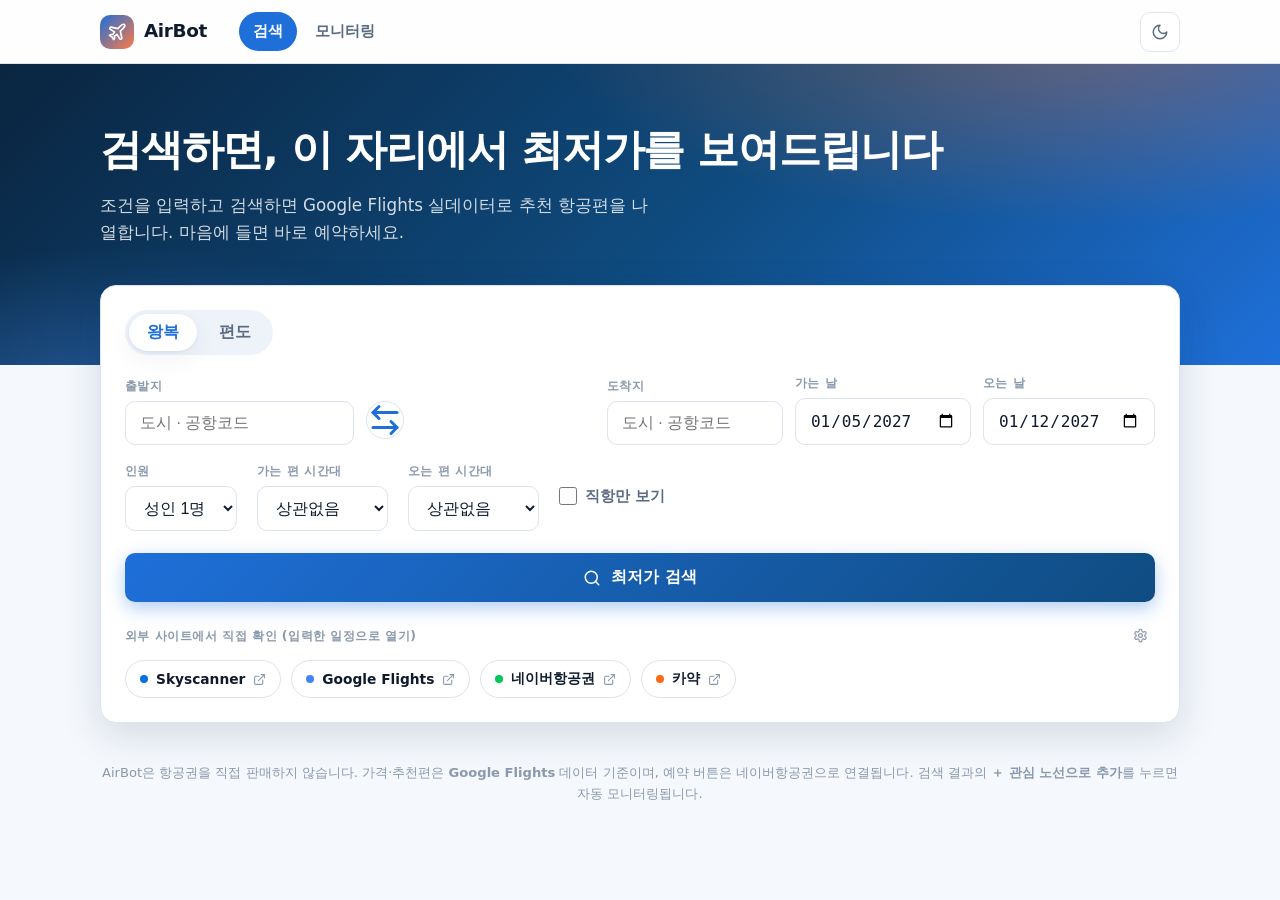
==== commit bd859179: "change: 내가 추가한 노선만 자동 모니터링하는 단일 구조로 전환 - 임의로 넣었던 샘플 노선 3개(도쿄/오사카/다낭) 완전 삭제 - 관심 노선 추가 = 자동 모니터링: 앱을 " ====
--- a/index.html
+++ b/index.html
@@ -82,8 +82,8 @@
       <!-- 검색 결과 -->
       <section class="section" id="resultsSection" style="display:none">
         <div class="section-head">
-          <h2>검색 결과</h2>
-          <span class="sub" id="resultsMeta"></span>
+          <div><h2>검색 결과</h2><div class="sub" id="resultsMeta"></div></div>
+          <button class="btn btn-ghost" id="watchAddBtn" style="flex:none;display:none"></button>
         </div>
         <div id="insightArea"></div>
         <div class="card" id="resultsCard" style="padding:0;overflow:hidden"></div>
@@ -122,7 +122,7 @@
 
       <p class="data-note">
         AirBot은 항공권을 직접 판매하지 않습니다. 가격·추천편은 <strong>Google Flights</strong> 데이터 기준이며,
-        예약 버튼은 네이버항공권으로 연결됩니다. 시간대 필터는 앱 내 검색과 매일 수집에 반영됩니다.
+        예약 버튼은 네이버항공권으로 연결됩니다. 검색 결과의 <strong>＋ 관심 노선으로 추가</strong>를 누르면 자동 모니터링됩니다.
       </p>
     </div>
   </main>
@@ -132,6 +132,7 @@
   <script src="js/chart.js"></script>
   <script src="js/app.js"></script>
   <script src="js/api.js"></script>
+  <script src="js/routeform.js"></script>
   <script>
   (async function () {
     injectHeader("search");
@@ -139,6 +140,8 @@
     $("swapBtn").innerHTML = ICONS.swap;
     $("searchBtn").innerHTML = ICONS.search + " 최저가 검색";
     $("settingsBtn").innerHTML = ICONS.gear;
+    $("watchAddBtn").innerHTML = ICONS.plus + " 관심 노선으로 추가";
+    let lastQuery = null, lastResult = null;
     await loadAirports();
 
     const originI = $("origin"), destI = $("destination");
@@ -234,6 +237,8 @@
     $("searchBtn").addEventListener("click", async () => {
       const q = currentQuery(false);
       if (!q) return;
+      lastQuery = q;
+      $("watchAddBtn").style.display = "";
 
       resultsSec.style.display = "";
       $("insightArea").innerHTML = "";
@@ -277,7 +282,23 @@
         <h3>검색에 실패했어요</h3><p>${msg}</p></div>`;
     }
 
+    // 검색 결과 → 관심 노선으로 추가
+    $("watchAddBtn").addEventListener("click", async () => {
+      if (!lastQuery) return;
+      const prefill = { ...lastQuery, targetPrice: lastResult?.cheapest ?? null };
+      const cfg = await openRouteForm(prefill);
+      if (!cfg) return;
+      FlightData.upsertMyRoute(cfg);
+      // 방금 검색한 결과를 그대로 첫 기록으로 저장
+      if (lastResult) {
+        AirApi.saveLive(cfg.id, lastResult);
+        if (lastResult.cheapest != null) FlightData.addHist(cfg.id, AirApi.kstToday(), lastResult.cheapest);
+      }
+      toast("✓ 관심 노선에 추가됐어요 — 모니터링에서 확인하세요");
+    });
+
     function renderResults(result, q, sourceLabel) {
+      lastResult = result;
       const offers = result.offers || [];
       $("resultsMeta").textContent =
         `${airportLabel(q.origin)} → ${airportLabel(q.destination)} · ${q.departDate}${q.returnDate ? "~" + q.returnDate : ""} · 1인당 기준 · ${sourceLabel}`;
--- a/css/style.css
+++ b/css/style.css
@@ -326,6 +326,29 @@
   .f-air { min-width: 0; }
 }
 
+/* ---------- 모달 (노선 추가/편집) ---------- */
+.modal-overlay {
+  position: fixed; inset: 0; z-index: 200; background: rgba(10,20,40,.55);
+  backdrop-filter: blur(4px); display: grid; place-items: center; padding: 20px;
+  animation: fadeIn .2s var(--ease);
+}
+@keyframes fadeIn { from { opacity: 0; } to { opacity: 1; } }
+.modal {
+  background: var(--surface); border: 1px solid var(--border); border-radius: var(--radius);
+  box-shadow: var(--shadow-lg); width: 100%; max-width: 560px; max-height: 90vh;
+  display: flex; flex-direction: column; animation: modalIn .25s var(--ease);
+}
+@keyframes modalIn { from { opacity: 0; transform: translateY(16px) scale(.98); } to { opacity: 1; transform: none; } }
+.modal-head { display: flex; align-items: center; justify-content: space-between; padding: 18px 22px; border-bottom: 1px solid var(--border); }
+.modal-head h3 { font-size: 1.15rem; font-weight: 800; }
+.modal-head .modal-close { font-size: 1.1rem; }
+.modal-body { padding: 20px 22px; overflow-y: auto; }
+.modal-foot { display: flex; gap: 10px; justify-content: flex-end; padding: 16px 22px; border-top: 1px solid var(--border); }
+.modal-foot .btn { flex: none; padding: 12px 22px; }
+.mf-grid { display: grid; grid-template-columns: 1fr 1fr; gap: 14px; }
+.mf-grid .mf-full { grid-column: 1 / -1; }
+@media (max-width: 520px) { .mf-grid { grid-template-columns: 1fr; } }
+
 /* ---------- Empty / toast / misc ---------- */
 .empty { text-align: center; padding: 60px 20px; color: var(--text-2); }
 .empty svg { width: 54px; height: 54px; color: var(--text-3); margin-bottom: 14px; }
